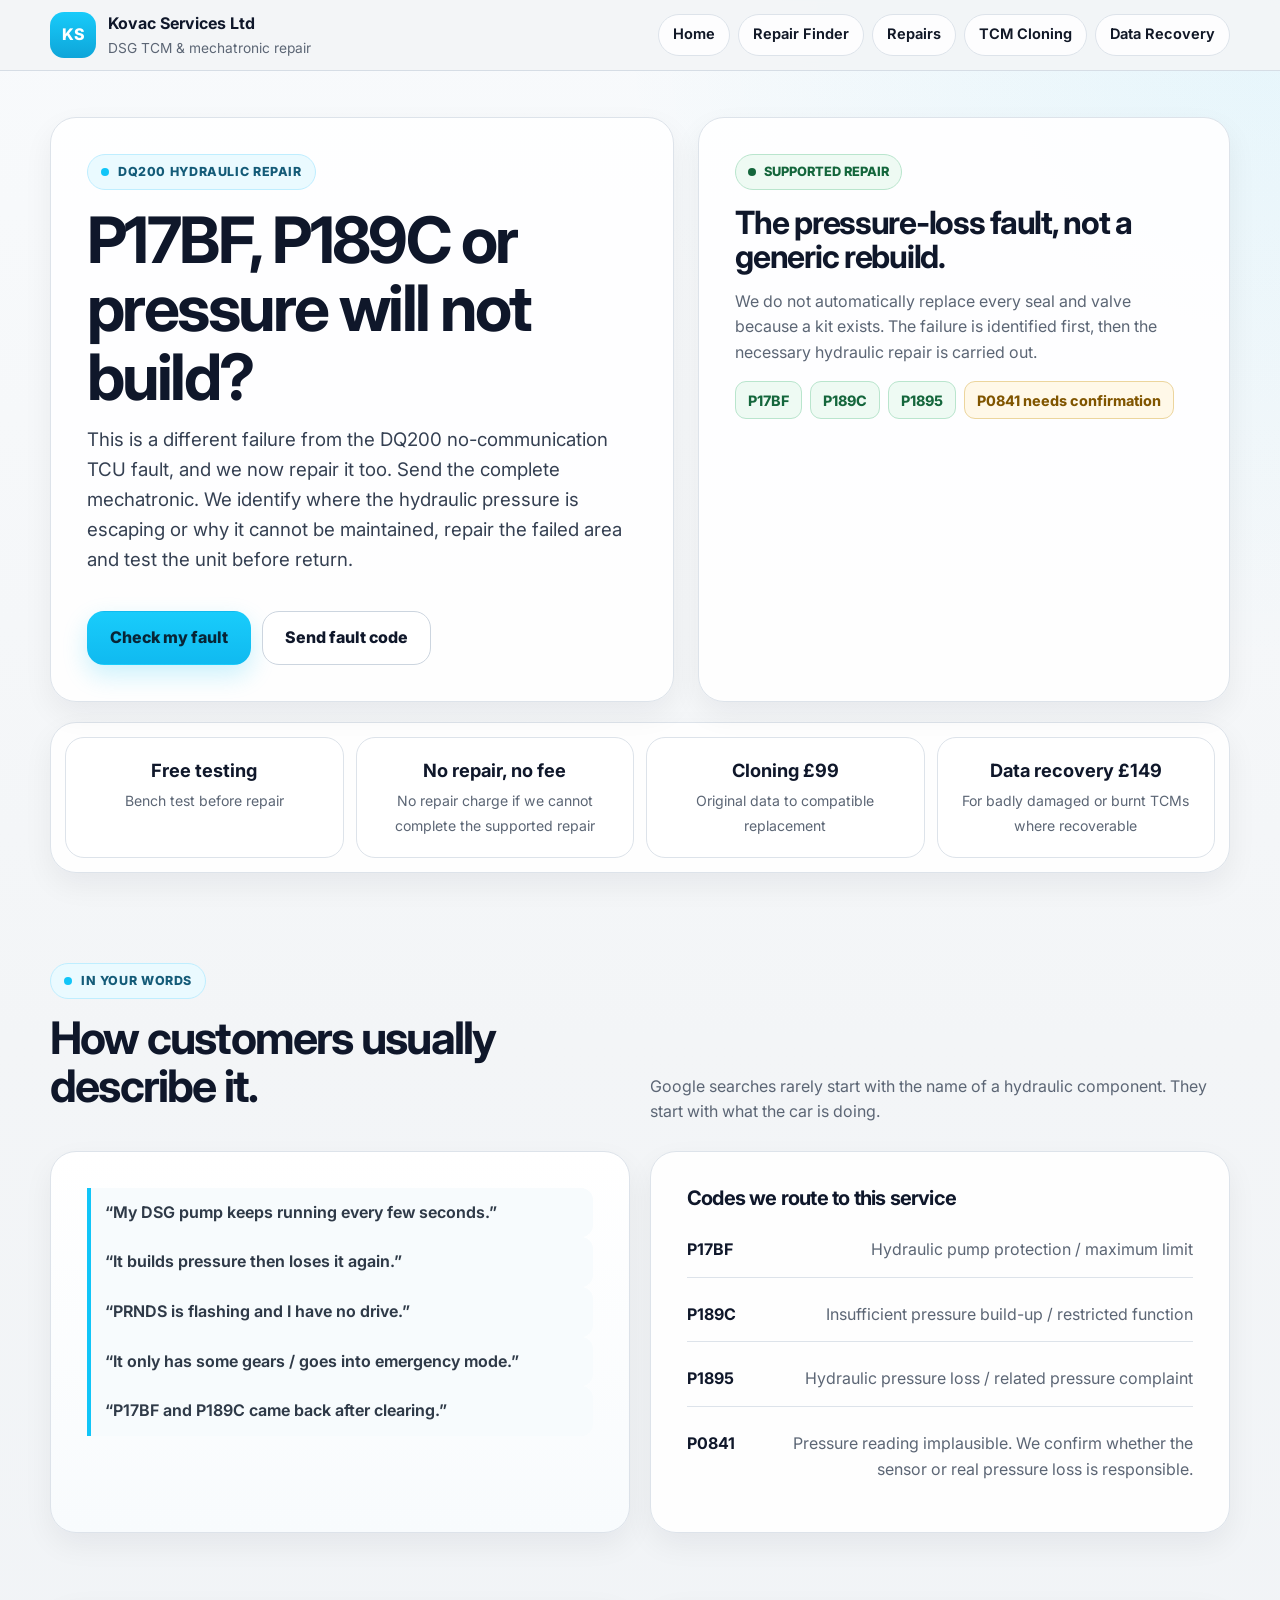
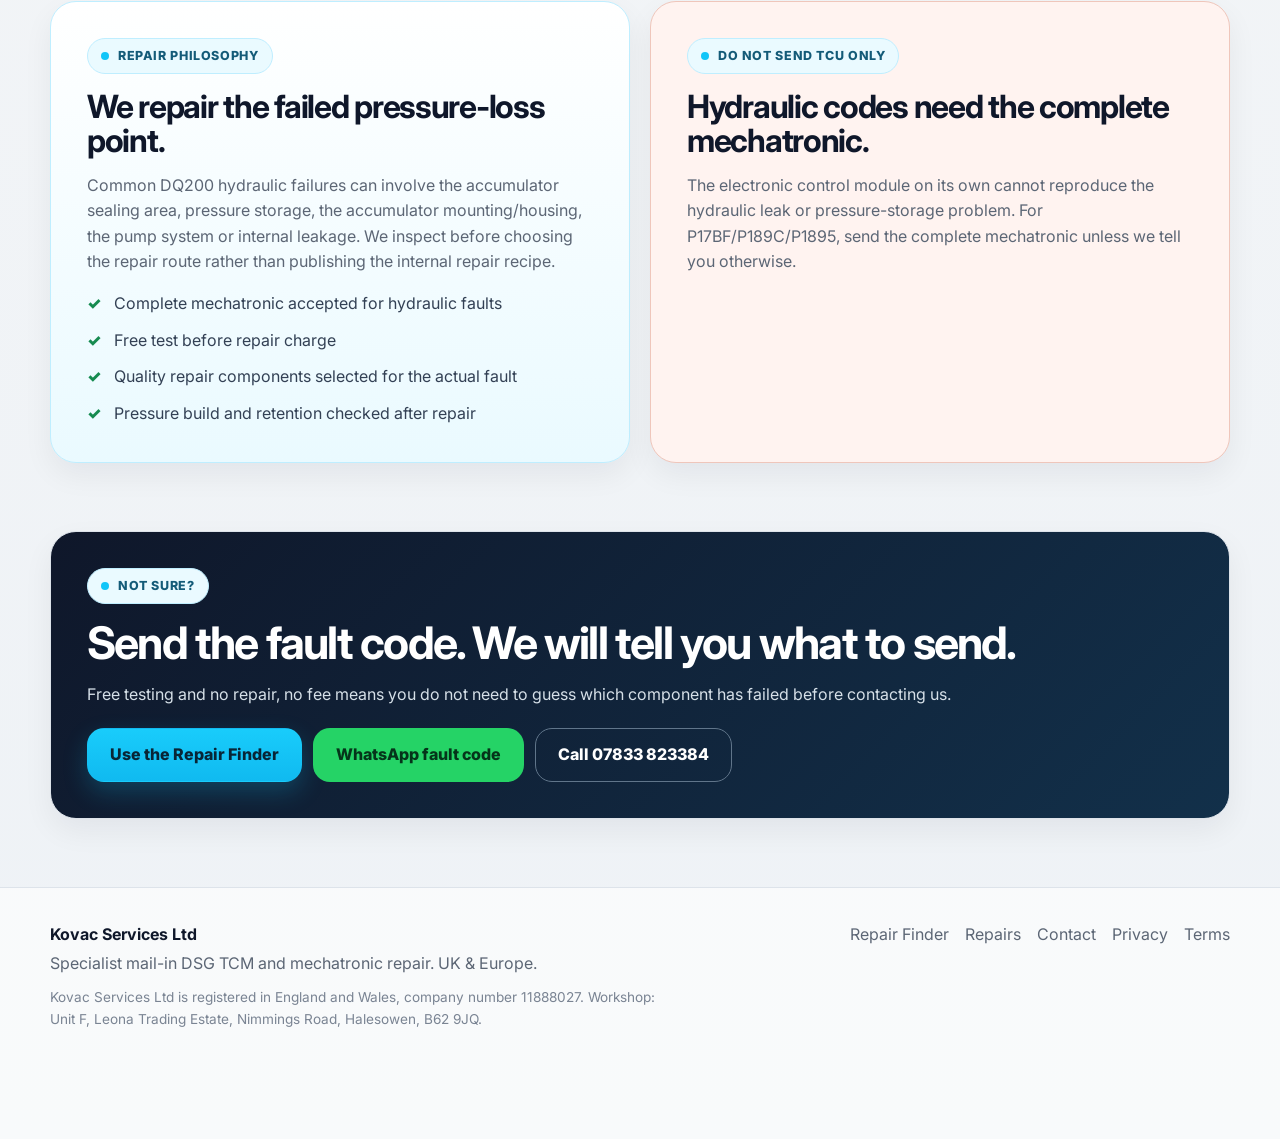
==== dq200-hydraulic-mechatronic-repair/index.html @ bc153245 "Add files via upload" ====
<!DOCTYPE html><html lang="en-GB"><head><meta charset="UTF-8"><meta name="viewport" content="width=device-width,initial-scale=1"><title>DQ200 Hydraulic Mechatronic Repair | P17BF P189C P1895 | UK</title><meta name="description" content="DQ200 0AM/0CW hydraulic mechatronic repair for P17BF, P189C, P1895 and pressure-loss faults. Free testing, no repair no fee. UK and Europe mail-in service."><link rel="canonical" href="https://tcmrepair.co.uk/dq200-hydraulic-mechatronic-repair/"><meta name="robots" content="index,follow,max-image-preview:large"><meta property="og:type" content="website"><meta property="og:site_name" content="Kovac Services Ltd"><meta property="og:url" content="https://tcmrepair.co.uk/dq200-hydraulic-mechatronic-repair/"><meta property="og:title" content="DQ200 Hydraulic Mechatronic Repair | P17BF P189C P1895 | UK"><meta property="og:description" content="DQ200 0AM/0CW hydraulic mechatronic repair for P17BF, P189C, P1895 and pressure-loss faults. Free testing, no repair no fee. UK and Europe mail-in service."><meta name="theme-color" content="#f4f5f7"><link rel="preconnect" href="https://fonts.googleapis.com"><link rel="preconnect" href="https://fonts.gstatic.com" crossorigin><link href="https://fonts.googleapis.com/css2?family=Inter:wght@400;600;700;800&display=swap" rel="stylesheet"><link rel="stylesheet" href="/assets/site.css"><script async src="https://www.googletagmanager.com/gtag/js?id=G-HNSNMJLBMX"></script><script>window.dataLayer=window.dataLayer||[];function gtag(){dataLayer.push(arguments)}gtag('js',new Date());gtag('config','G-HNSNMJLBMX');</script><script type="application/ld+json">{"@context": "https://schema.org", "@graph": [{"@type": "AutoRepair", "@id": "https://tcmrepair.co.uk/#business", "name": "Kovac Services Ltd", "alternateName": "TCM Repair", "url": "https://tcmrepair.co.uk/", "telephone": "+447833823384", "email": "info@kslimited.co.uk", "priceRange": "££", "address": {"@type": "PostalAddress", "streetAddress": "Unit F, Leona Trading Estate, Nimmings Road", "addressLocality": "Halesowen", "addressRegion": "West Midlands", "postalCode": "B62 9JQ", "addressCountry": "GB"}}, {"@type": "Service", "@id": "https://tcmrepair.co.uk/dq200-hydraulic-mechatronic-repair/#service", "name": "DQ200 hydraulic mechatronic pressure repair", "serviceType": "Transmission control module and mechatronic repair", "provider": {"@id": "https://tcmrepair.co.uk/#business"}, "areaServed": [{"@type": "Country", "name": "United Kingdom"}, {"@type": "Place", "name": "Europe"}], "description": "DQ200 0AM/0CW hydraulic mechatronic repair for P17BF, P189C, P1895 and pressure-loss faults. Free testing, no repair no fee. UK and Europe mail-in service.", "url": "https://tcmrepair.co.uk/dq200-hydraulic-mechatronic-repair/"}]}</script></head><body><div class="nav-shell"><div class="container nav"><a class="brand" href="/"><div class="brand-mark">KS</div><div class="brand-copy"><strong>Kovac Services Ltd</strong><span>DSG TCM &amp; mechatronic repair</span></div></a><nav class="nav-links" aria-label="Primary"><a class="" href="/">Home</a><a class="" href="/repair-finder/">Repair Finder</a><a class="" href="/repairs/">Repairs</a><a class="" href="/tcm-cloning/">TCM Cloning</a><a class="" href="/tcm-data-recovery/">Data Recovery</a></nav></div></div><main><section class="hero"><div class="container"><div class="hero-grid"><div class="hero-copy"><span class="eyebrow">DQ200 hydraulic repair</span><h1>P17BF, P189C or pressure will not build?</h1><p class="hero-lead">This is a different failure from the DQ200 no-communication TCU fault, and we now repair it too. Send the complete mechatronic. We identify where the hydraulic pressure is escaping or why it cannot be maintained, repair the failed area and test the unit before return.</p><div class="hero-actions"><a class="btn btn-primary" href="/repair-finder/">Check my fault</a><a class="btn btn-outline" href="/#contact">Send fault code</a></div></div><aside class="hero-side"><span class="status green"><span class="status-dot"></span>SUPPORTED REPAIR</span><h2 style="font-size:2rem;margin-top:16px">The pressure-loss fault, not a generic rebuild.</h2><p>We do not automatically replace every seal and valve because a kit exists. The failure is identified first, then the necessary hydraulic repair is carried out.</p><div class="tag-row"><span class="tag good">P17BF</span><span class="tag good">P189C</span><span class="tag good">P1895</span><span class="tag warn">P0841 needs confirmation</span></div></aside></div><div class="trust-strip"><div class="trust-tile"><strong>Free testing</strong><span>Bench test before repair</span></div><div class="trust-tile"><strong>No repair, no fee</strong><span>No repair charge if we cannot complete the supported repair</span></div><div class="trust-tile"><strong>Cloning £99</strong><span>Original data to compatible replacement</span></div><div class="trust-tile"><strong>Data recovery £149</strong><span>For badly damaged or burnt TCMs where recoverable</span></div></div></div></section><section class="section"><div class="container"><div class="section-head"><div><span class="eyebrow">In your words</span><h2>How customers usually describe it.</h2></div><p>Google searches rarely start with the name of a hydraulic component. They start with what the car is doing.</p></div><div class="grid-2"><article class="card in-words"><div class="quote-line">“My DSG pump keeps running every few seconds.”</div><div class="quote-line">“It builds pressure then loses it again.”</div><div class="quote-line">“PRNDS is flashing and I have no drive.”</div><div class="quote-line">“It only has some gears / goes into emergency mode.”</div><div class="quote-line">“P17BF and P189C came back after clearing.”</div></article><article class="card"><h3>Codes we route to this service</h3><div class="code-box"><div class="code-row"><strong>P17BF</strong><span>Hydraulic pump protection / maximum limit</span></div><div class="code-row"><strong>P189C</strong><span>Insufficient pressure build-up / restricted function</span></div><div class="code-row"><strong>P1895</strong><span>Hydraulic pressure loss / related pressure complaint</span></div><div class="code-row"><strong>P0841</strong><span>Pressure reading implausible. We confirm whether the sensor or real pressure loss is responsible.</span></div></div></article></div></div></section><section class="section" style="padding-top:0"><div class="container"><div class="grid-2"><article class="card quality-card"><span class="eyebrow">Repair philosophy</span><h2 style="font-size:2rem">We repair the failed pressure-loss point.</h2><p>Common DQ200 hydraulic failures can involve the accumulator sealing area, pressure storage, the accumulator mounting/housing, the pump system or internal leakage. We inspect before choosing the repair route rather than publishing the internal repair recipe.</p><ul class="clean-list"><li>Complete mechatronic accepted for hydraulic faults</li><li>Free test before repair charge</li><li>Quality repair components selected for the actual fault</li><li>Pressure build and retention checked after repair</li></ul></article><article class="card warning-card"><span class="eyebrow">Do not send TCU only</span><h2 style="font-size:2rem">Hydraulic codes need the complete mechatronic.</h2><p>The electronic control module on its own cannot reproduce the hydraulic leak or pressure-storage problem. For P17BF/P189C/P1895, send the complete mechatronic unless we tell you otherwise.</p></article></div></div></section></main><section class="section" style="padding-top:0"><div class="container"><div class="cta-band"><span class="eyebrow">Not sure?</span><h2>Send the fault code. We will tell you what to send.</h2><p>Free testing and no repair, no fee means you do not need to guess which component has failed before contacting us.</p><div class="button-row"><a class="btn btn-primary" href="/repair-finder/">Use the Repair Finder</a><a class="btn btn-whatsapp" target="_blank" rel="noopener" href="https://wa.me/447833823384?text=Hi%20Kovac%2C%20I%20have%20a%20DSG%20fault%20and%20want%20to%20confirm%20what%20to%20send.">WhatsApp fault code</a><a class="btn btn-outline" href="tel:+447833823384">Call 07833 823384</a></div></div></div></section><footer class="footer"><div class="container"><div class="footer-grid"><div><strong style="display:block;color:var(--navy)">Kovac Services Ltd</strong><p style="margin:4px 0 0">Specialist mail-in DSG TCM and mechatronic repair. UK &amp; Europe.</p><p class="legal">Kovac Services Ltd is registered in England and Wales, company number 11888027. Workshop: Unit F, Leona Trading Estate, Nimmings Road, Halesowen, B62 9JQ.</p></div><div class="footer-links"><a href="/repair-finder/">Repair Finder</a><a href="/repairs/">Repairs</a><a href="/#contact">Contact</a><a href="/privacy.html">Privacy</a><a href="/terms.html">Terms</a></div></div></div></footer><div class="mobile-bar"><a class="btn btn-dark" href="tel:+447833823384">Call</a><a class="btn btn-whatsapp" target="_blank" rel="noopener" href="https://wa.me/447833823384">WhatsApp</a><a class="btn btn-primary" href="/repair-finder/">Find repair</a></div></body></html>
---- assets/site.css ----
:root{
  --bg:#f3f5f7; --bg-soft:#eef2f5; --card:#fff; --line:#dde3ea; --line-strong:#ccd5df;
  --text:#111827; --muted:#5c6675; --muted-2:#7a8493; --navy:#0f172a;
  --brand:#11c5f8; --brand-dark:#0b5a80; --brand-soft:#eafaff;
  --success:#168b50; --success-soft:#eefaf3; --success-line:#b9e5cd;
  --amber:#9a6400; --amber-soft:#fff8e8; --amber-line:#ecd59d;
  --danger:#9b3a2d; --danger-soft:#fff3f0; --danger-line:#efc6bb;
  --shadow:0 12px 30px rgba(15,23,42,.06); --shadow-soft:0 8px 18px rgba(15,23,42,.05);
  --radius:26px; --max:1180px;
}
*{box-sizing:border-box}
html{scroll-behavior:smooth}
body{margin:0;font-family:Inter,system-ui,-apple-system,BlinkMacSystemFont,"Segoe UI",sans-serif;color:var(--text);line-height:1.6;background:radial-gradient(circle at top right,rgba(17,197,248,.08),transparent 22%),linear-gradient(180deg,#f8fafc 0%,#f3f5f7 38%,#eef2f6 100%)}
a{color:inherit;text-decoration:none} img{display:block;max-width:100%} button,select,input,textarea{font:inherit}
.container{width:min(calc(100% - 32px),var(--max));margin:0 auto}.section{padding:68px 0}.small{font-size:.93rem;color:var(--muted-2)}
h1,h2,h3{margin:0 0 14px;line-height:1.07;letter-spacing:-.04em;color:var(--navy)} h1{font-size:clamp(2.35rem,5vw,4.25rem)} h2{font-size:clamp(1.85rem,3.5vw,2.9rem)} h3{font-size:1.25rem} p{margin:0 0 16px;color:var(--muted)}
.nav-shell{position:sticky;top:0;z-index:50;padding:11px 0;background:rgba(243,245,247,.93);backdrop-filter:blur(12px);border-bottom:1px solid rgba(207,215,224,.8)}
.nav{display:flex;align-items:center;gap:18px}.brand{display:flex;align-items:center;gap:12px;min-width:0}.brand-mark{width:46px;height:46px;border-radius:14px;display:grid;place-items:center;background:linear-gradient(180deg,#18cbfa,#0ea5d9);color:#fff;font-weight:800}.brand-copy strong{display:block;color:var(--navy);font-size:1rem}.brand-copy span{display:block;color:var(--muted);font-size:.86rem}.nav-links{margin-left:auto;display:flex;align-items:center;gap:8px;flex-wrap:wrap}.nav-links a{min-height:42px;padding:0 14px;border-radius:999px;display:inline-flex;align-items:center;border:1px solid var(--line);background:rgba(255,255,255,.8);font-weight:650;font-size:.91rem}.nav-links a:hover,.nav-links a.is-active{background:var(--navy);color:#fff;border-color:var(--navy)}
.hero{padding:46px 0 22px}.hero-grid{display:grid;grid-template-columns:minmax(0,1.08fr) minmax(340px,.92fr);gap:24px}.hero-copy,.hero-side,.card,.result-card,.finder-shell,.trust-strip,.service-card,.cta-band{background:rgba(255,255,255,.92);border:1px solid var(--line);border-radius:var(--radius);box-shadow:var(--shadow)}.hero-copy,.hero-side,.card,.service-card,.cta-band{padding:clamp(24px,3vw,36px)}.hero-copy{display:flex;flex-direction:column;justify-content:center}.eyebrow{display:inline-flex;align-items:center;gap:9px;width:max-content;padding:7px 13px;border-radius:999px;border:1px solid #bfeeff;background:var(--brand-soft);color:#145b78;font-weight:800;font-size:.78rem;letter-spacing:.05em;text-transform:uppercase;margin-bottom:16px}.eyebrow::before{content:"";width:8px;height:8px;border-radius:50%;background:var(--brand)}.hero-lead{font-size:clamp(1.03rem,2vw,1.17rem);color:#354052;max-width:62ch}.hero-actions,.button-row{display:flex;flex-wrap:wrap;gap:11px;margin-top:20px}.btn{display:inline-flex;align-items:center;justify-content:center;min-height:54px;padding:0 22px;border-radius:17px;border:1px solid transparent;font-weight:800;cursor:pointer}.btn-primary{background:linear-gradient(180deg,#19ccfb,#10baf0);color:#082536;box-shadow:0 10px 24px rgba(17,197,248,.22)}.btn-dark{background:var(--navy);color:#fff}.btn-outline{background:#fff;border-color:var(--line-strong);color:var(--navy)}.btn-whatsapp{background:#25d366;color:#05341a}.btn:disabled{opacity:.45;cursor:not-allowed}
.trust-strip{display:grid;grid-template-columns:repeat(4,minmax(0,1fr));gap:12px;padding:14px;margin-top:20px}.trust-tile{padding:18px 14px;background:#fff;border:1px solid var(--line);border-radius:19px;text-align:center}.trust-tile strong{display:block;color:var(--navy);font-size:1.14rem;margin-bottom:3px}.trust-tile span{font-size:.88rem;color:var(--muted)}
.section-head{display:flex;justify-content:space-between;align-items:end;gap:28px;margin-bottom:26px}.section-head>p{max-width:58ch;margin:0}.grid-2,.grid-3{display:grid;gap:20px}.grid-2{grid-template-columns:repeat(2,minmax(0,1fr))}.grid-3{grid-template-columns:repeat(3,minmax(0,1fr))}
.clean-list{list-style:none;padding:0;margin:0;display:grid;gap:11px}.clean-list li{position:relative;padding-left:27px;color:#334155}.clean-list li::before{content:"✓";position:absolute;left:0;color:var(--success);font-weight:900}.tag-row{display:flex;flex-wrap:wrap;gap:8px}.tag{display:inline-flex;min-height:38px;align-items:center;padding:0 12px;border-radius:11px;background:#fff;border:1px solid var(--line-strong);color:var(--navy);font-weight:750;font-size:.9rem}.tag.good{background:var(--success-soft);border-color:var(--success-line);color:#14663c}.tag.warn{background:var(--amber-soft);border-color:var(--amber-line);color:#805500}
.status{display:inline-flex;align-items:center;gap:8px;padding:7px 12px;border-radius:999px;font-weight:800;font-size:.8rem}.status.green{background:var(--success-soft);border:1px solid var(--success-line);color:#14663c}.status.amber{background:var(--amber-soft);border:1px solid var(--amber-line);color:#7d5200}.status.red{background:var(--danger-soft);border:1px solid var(--danger-line);color:#7a3329}.status-dot{width:8px;height:8px;border-radius:50%;background:currentColor}
.service-card{display:flex;flex-direction:column;gap:10px}.service-card .button-row{margin-top:auto;padding-top:8px}.service-card p{margin:0}.service-meta{display:flex;gap:8px;flex-wrap:wrap;margin-bottom:4px}
.in-words{background:linear-gradient(180deg,#fff,#f8fbfd)}.quote-line{padding:12px 14px;border-left:4px solid var(--brand);background:#f7fbfd;border-radius:0 12px 12px 0;color:#2f3a48;font-weight:650}
.quality-card{background:linear-gradient(180deg,#fff,var(--brand-soft));border-color:#bfeeff}.warning-card{background:var(--danger-soft);border-color:var(--danger-line)}.amber-card{background:var(--amber-soft);border-color:var(--amber-line)}
.finder-shell{padding:clamp(22px,3vw,34px)}.finder-progress{display:grid;grid-template-columns:repeat(3,1fr);gap:8px;margin-bottom:26px}.progress-step{height:7px;border-radius:999px;background:#dfe6ed}.progress-step.active{background:var(--brand)}.finder-step{display:none}.finder-step.active{display:block}.choice-grid{display:grid;grid-template-columns:repeat(3,minmax(0,1fr));gap:12px}.choice{min-height:76px;padding:14px 15px;border:1px solid var(--line-strong);border-radius:18px;background:#fff;text-align:left;color:var(--navy);font-weight:800;cursor:pointer;box-shadow:var(--shadow-soft)}.choice span{display:block;color:var(--muted);font-weight:500;font-size:.86rem;margin-top:4px}.choice:hover,.choice.selected{border-color:#8fdcf4;background:var(--brand-soft)}.finder-nav{display:flex;justify-content:space-between;gap:12px;margin-top:24px}.result-card{padding:clamp(24px,4vw,40px);display:none}.result-card.visible{display:block}.result-card.green{border-color:var(--success-line);background:linear-gradient(180deg,#fff,var(--success-soft))}.result-card.amber{border-color:var(--amber-line);background:linear-gradient(180deg,#fff,var(--amber-soft))}.result-card.red{border-color:var(--danger-line);background:linear-gradient(180deg,#fff,var(--danger-soft))}.result-icon{width:62px;height:62px;border-radius:50%;display:grid;place-items:center;font-size:2rem;font-weight:900;margin-bottom:16px;background:#fff;border:1px solid currentColor}.result-card.green .result-icon{color:var(--success)}.result-card.amber .result-icon{color:var(--amber)}.result-card.red .result-icon{color:var(--danger)}.result-title{font-size:clamp(1.8rem,3vw,2.55rem)}
.finder-note{margin-top:18px;padding:15px 17px;border-radius:17px;background:#f8fafc;border:1px solid var(--line);font-size:.92rem;color:var(--muted)}
.code-box{display:grid;gap:10px}.code-row{display:flex;justify-content:space-between;gap:18px;padding:14px 0;border-bottom:1px solid var(--line)}.code-row:last-child{border-bottom:0}.code-row strong{color:var(--navy)}.code-row span{color:var(--muted);text-align:right}
.cta-band{background:linear-gradient(135deg,#0f172a,#12304a);color:#fff}.cta-band h2,.cta-band h3{color:#fff}.cta-band p{color:#d6e0e8}.cta-band .btn-outline{background:transparent;color:#fff;border-color:#60758a}
.footer{padding:34px 0 92px;border-top:1px solid var(--line);background:rgba(255,255,255,.62)}.footer-grid{display:grid;grid-template-columns:1fr auto;gap:20px}.footer-links{display:flex;gap:16px;flex-wrap:wrap;color:var(--muted)}.legal{font-size:.85rem;color:var(--muted-2);max-width:70ch;margin-top:10px}
.mobile-bar{position:fixed;left:12px;right:12px;bottom:12px;z-index:60;display:none;grid-template-columns:repeat(3,1fr);gap:8px;padding:9px;border-radius:20px;background:rgba(255,255,255,.95);border:1px solid var(--line);box-shadow:var(--shadow);backdrop-filter:blur(10px)}.mobile-bar .btn{min-height:48px;padding:0 8px;border-radius:15px;font-size:.87rem}
@media(max-width:900px){.hero-grid,.grid-3,.choice-grid{grid-template-columns:1fr 1fr}.trust-strip{grid-template-columns:1fr 1fr}.nav{align-items:flex-start;flex-direction:column}.nav-links{margin-left:0}}
@media(max-width:680px){.section{padding:52px 0}.hero{padding-top:24px}.hero-grid,.grid-2,.grid-3,.choice-grid,.trust-strip,.footer-grid{grid-template-columns:1fr}.section-head{align-items:flex-start;flex-direction:column}.nav-links a:nth-child(n+4){display:none}.mobile-bar{display:grid}.footer{padding-bottom:100px}.code-row{display:block}.code-row span{display:block;text-align:left;margin-top:3px}}
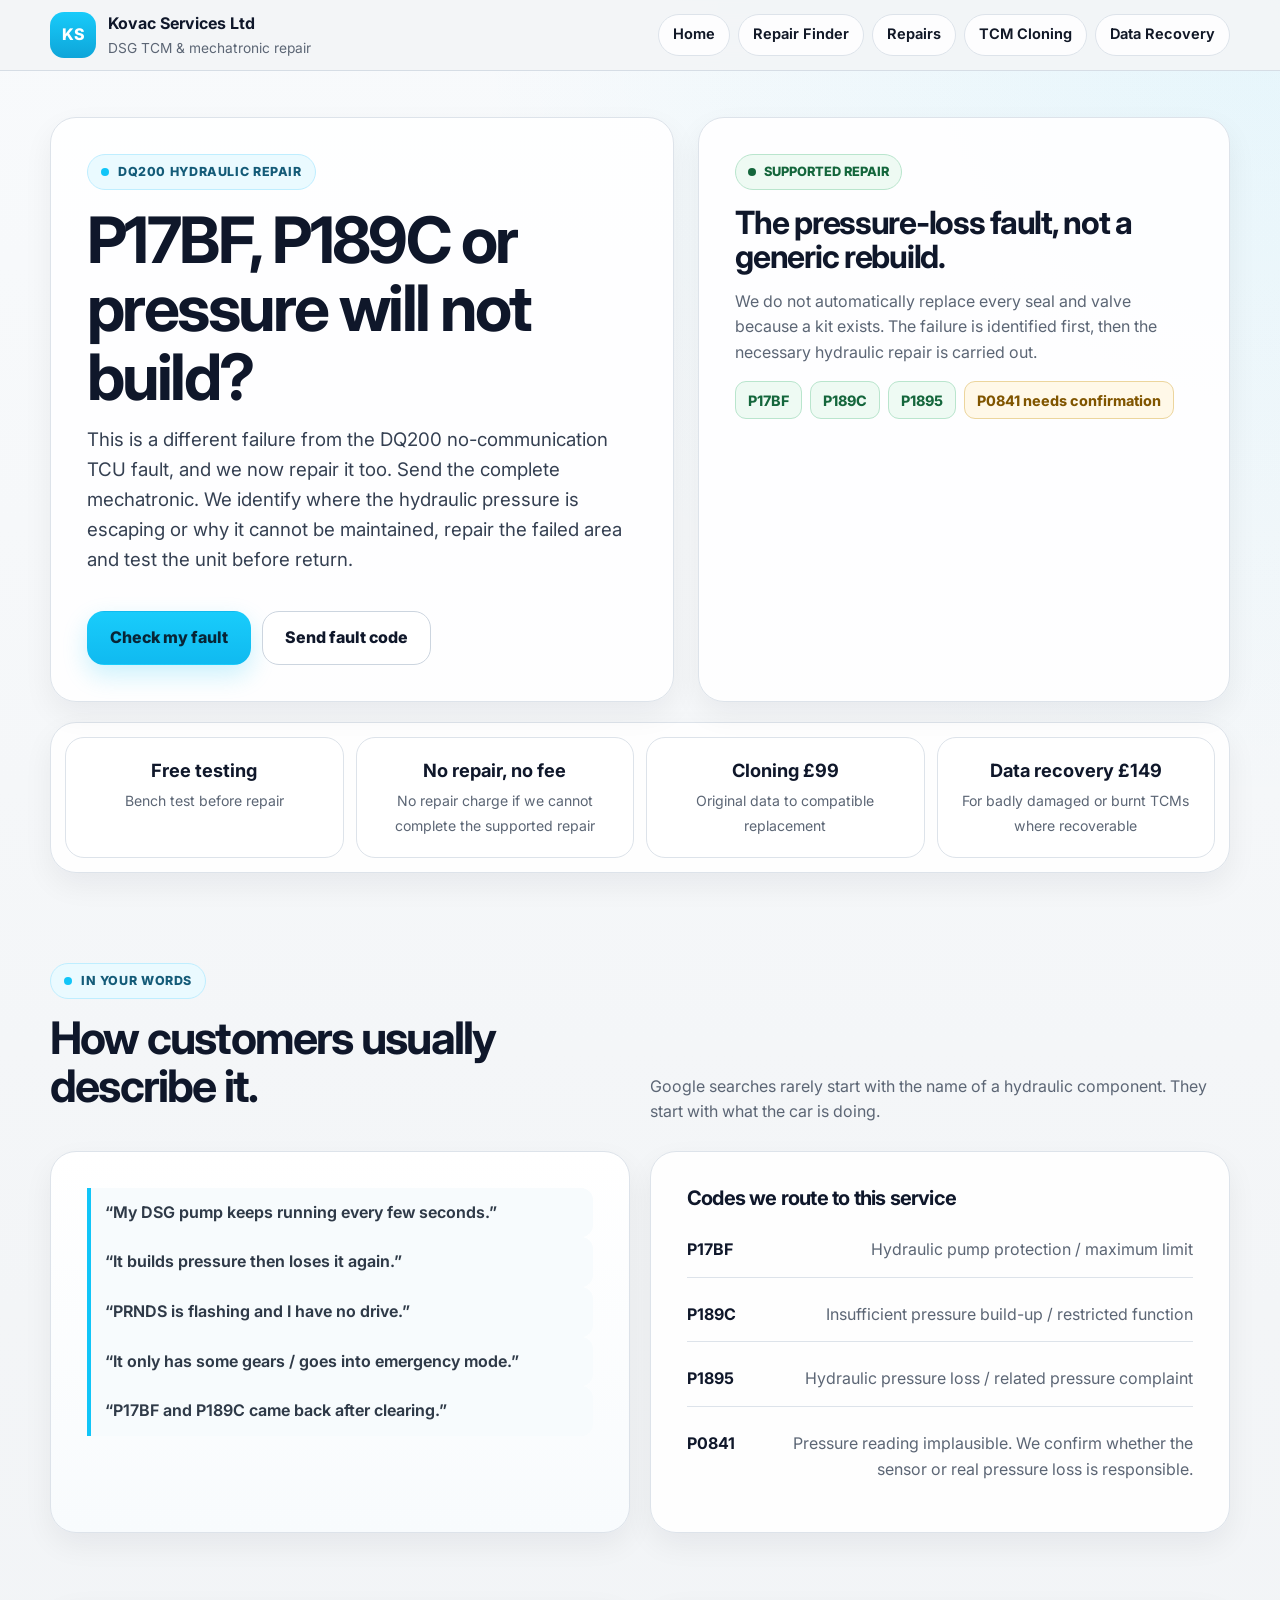
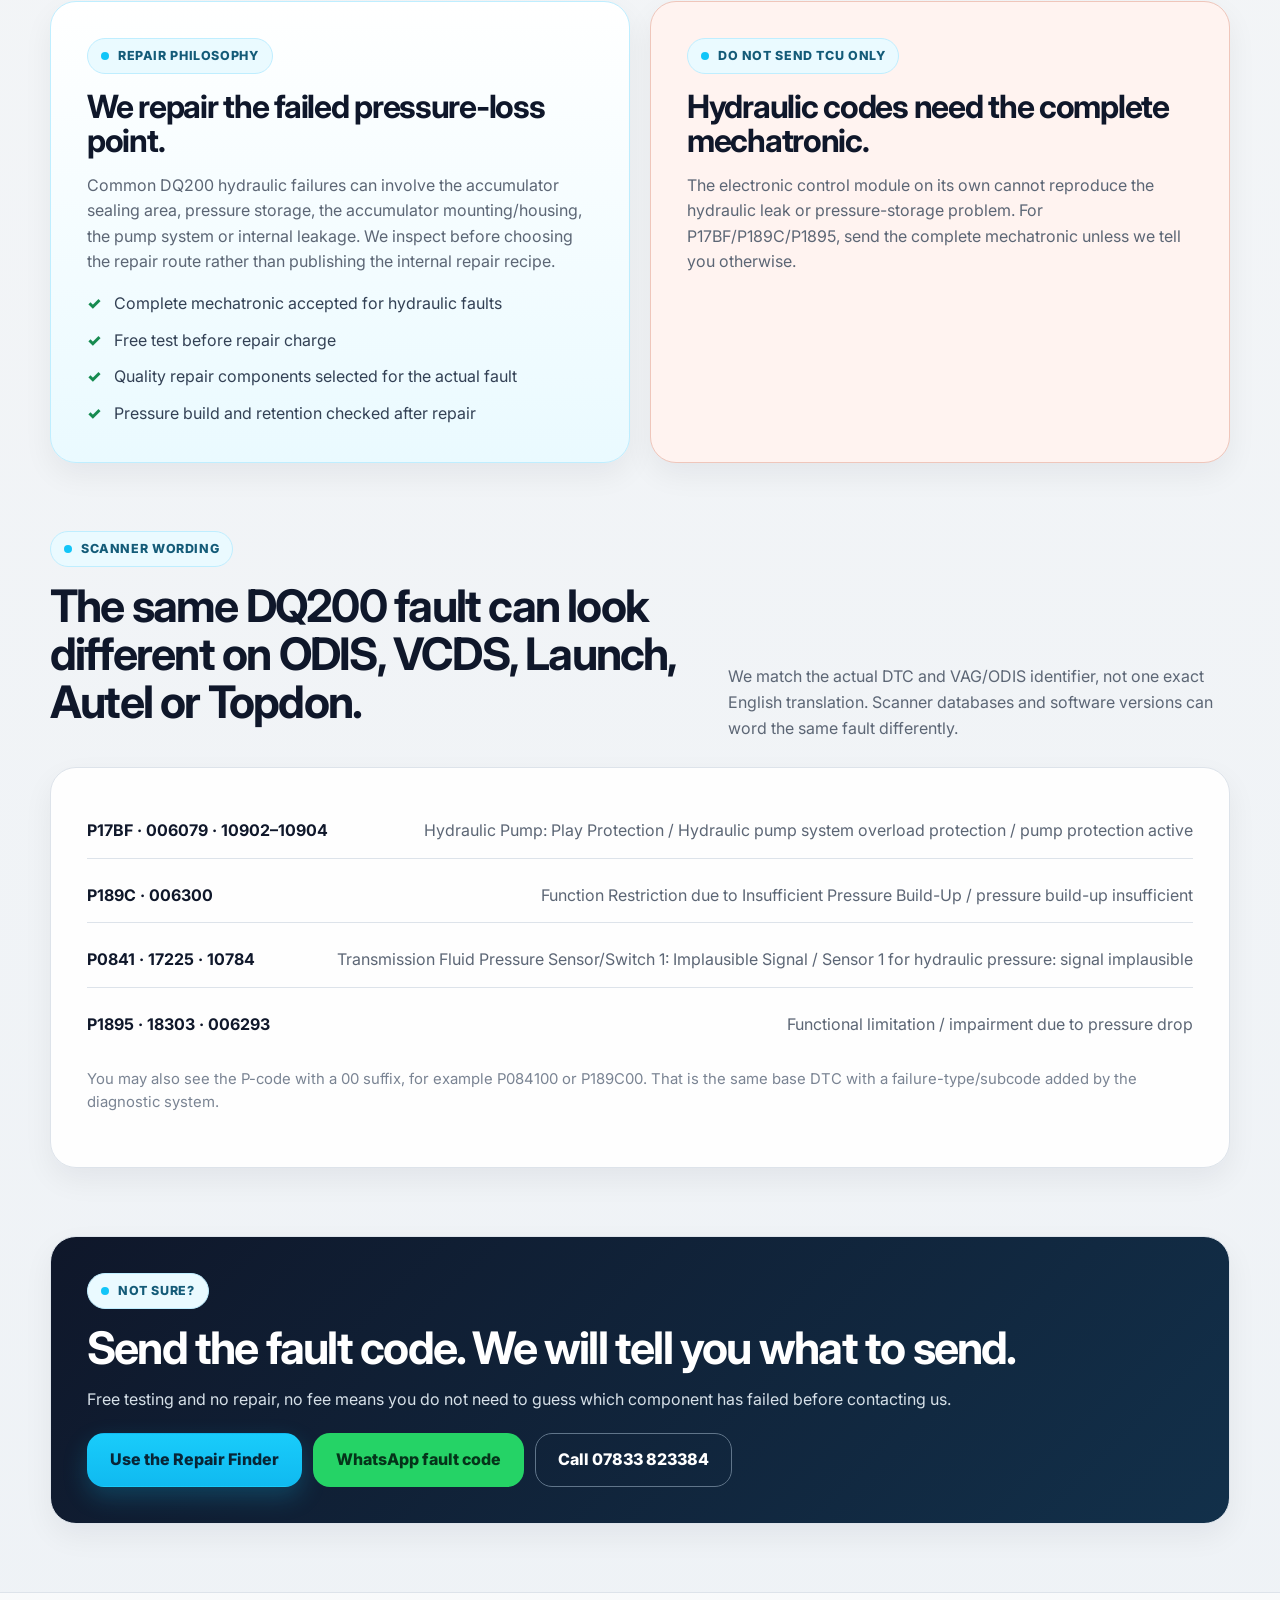
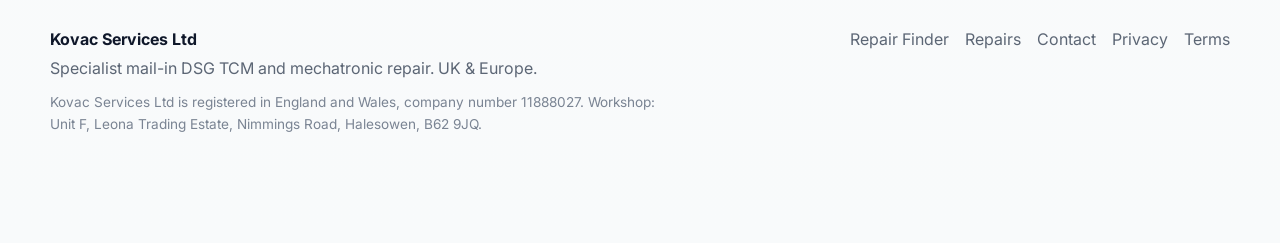
==== commit cf4a3937: "Add files via upload" ====
--- a/dq200-hydraulic-mechatronic-repair/index.html
+++ b/dq200-hydraulic-mechatronic-repair/index.html
@@ -1 +1 @@
-<!DOCTYPE html><html lang="en-GB"><head><meta charset="UTF-8"><meta name="viewport" content="width=device-width,initial-scale=1"><title>DQ200 Hydraulic Mechatronic Repair | P17BF P189C P1895 | UK</title><meta name="description" content="DQ200 0AM/0CW hydraulic mechatronic repair for P17BF, P189C, P1895 and pressure-loss faults. Free testing, no repair no fee. UK and Europe mail-in service."><link rel="canonical" href="https://tcmrepair.co.uk/dq200-hydraulic-mechatronic-repair/"><meta name="robots" content="index,follow,max-image-preview:large"><meta property="og:type" content="website"><meta property="og:site_name" content="Kovac Services Ltd"><meta property="og:url" content="https://tcmrepair.co.uk/dq200-hydraulic-mechatronic-repair/"><meta property="og:title" content="DQ200 Hydraulic Mechatronic Repair | P17BF P189C P1895 | UK"><meta property="og:description" content="DQ200 0AM/0CW hydraulic mechatronic repair for P17BF, P189C, P1895 and pressure-loss faults. Free testing, no repair no fee. UK and Europe mail-in service."><meta name="theme-color" content="#f4f5f7"><link rel="preconnect" href="https://fonts.googleapis.com"><link rel="preconnect" href="https://fonts.gstatic.com" crossorigin><link href="https://fonts.googleapis.com/css2?family=Inter:wght@400;600;700;800&display=swap" rel="stylesheet"><link rel="stylesheet" href="/assets/site.css"><script async src="https://www.googletagmanager.com/gtag/js?id=G-HNSNMJLBMX"></script><script>window.dataLayer=window.dataLayer||[];function gtag(){dataLayer.push(arguments)}gtag('js',new Date());gtag('config','G-HNSNMJLBMX');</script><script type="application/ld+json">{"@context": "https://schema.org", "@graph": [{"@type": "AutoRepair", "@id": "https://tcmrepair.co.uk/#business", "name": "Kovac Services Ltd", "alternateName": "TCM Repair", "url": "https://tcmrepair.co.uk/", "telephone": "+447833823384", "email": "info@kslimited.co.uk", "priceRange": "££", "address": {"@type": "PostalAddress", "streetAddress": "Unit F, Leona Trading Estate, Nimmings Road", "addressLocality": "Halesowen", "addressRegion": "West Midlands", "postalCode": "B62 9JQ", "addressCountry": "GB"}}, {"@type": "Service", "@id": "https://tcmrepair.co.uk/dq200-hydraulic-mechatronic-repair/#service", "name": "DQ200 hydraulic mechatronic pressure repair", "serviceType": "Transmission control module and mechatronic repair", "provider": {"@id": "https://tcmrepair.co.uk/#business"}, "areaServed": [{"@type": "Country", "name": "United Kingdom"}, {"@type": "Place", "name": "Europe"}], "description": "DQ200 0AM/0CW hydraulic mechatronic repair for P17BF, P189C, P1895 and pressure-loss faults. Free testing, no repair no fee. UK and Europe mail-in service.", "url": "https://tcmrepair.co.uk/dq200-hydraulic-mechatronic-repair/"}]}</script></head><body><div class="nav-shell"><div class="container nav"><a class="brand" href="/"><div class="brand-mark">KS</div><div class="brand-copy"><strong>Kovac Services Ltd</strong><span>DSG TCM &amp; mechatronic repair</span></div></a><nav class="nav-links" aria-label="Primary"><a class="" href="/">Home</a><a class="" href="/repair-finder/">Repair Finder</a><a class="" href="/repairs/">Repairs</a><a class="" href="/tcm-cloning/">TCM Cloning</a><a class="" href="/tcm-data-recovery/">Data Recovery</a></nav></div></div><main><section class="hero"><div class="container"><div class="hero-grid"><div class="hero-copy"><span class="eyebrow">DQ200 hydraulic repair</span><h1>P17BF, P189C or pressure will not build?</h1><p class="hero-lead">This is a different failure from the DQ200 no-communication TCU fault, and we now repair it too. Send the complete mechatronic. We identify where the hydraulic pressure is escaping or why it cannot be maintained, repair the failed area and test the unit before return.</p><div class="hero-actions"><a class="btn btn-primary" href="/repair-finder/">Check my fault</a><a class="btn btn-outline" href="/#contact">Send fault code</a></div></div><aside class="hero-side"><span class="status green"><span class="status-dot"></span>SUPPORTED REPAIR</span><h2 style="font-size:2rem;margin-top:16px">The pressure-loss fault, not a generic rebuild.</h2><p>We do not automatically replace every seal and valve because a kit exists. The failure is identified first, then the necessary hydraulic repair is carried out.</p><div class="tag-row"><span class="tag good">P17BF</span><span class="tag good">P189C</span><span class="tag good">P1895</span><span class="tag warn">P0841 needs confirmation</span></div></aside></div><div class="trust-strip"><div class="trust-tile"><strong>Free testing</strong><span>Bench test before repair</span></div><div class="trust-tile"><strong>No repair, no fee</strong><span>No repair charge if we cannot complete the supported repair</span></div><div class="trust-tile"><strong>Cloning £99</strong><span>Original data to compatible replacement</span></div><div class="trust-tile"><strong>Data recovery £149</strong><span>For badly damaged or burnt TCMs where recoverable</span></div></div></div></section><section class="section"><div class="container"><div class="section-head"><div><span class="eyebrow">In your words</span><h2>How customers usually describe it.</h2></div><p>Google searches rarely start with the name of a hydraulic component. They start with what the car is doing.</p></div><div class="grid-2"><article class="card in-words"><div class="quote-line">“My DSG pump keeps running every few seconds.”</div><div class="quote-line">“It builds pressure then loses it again.”</div><div class="quote-line">“PRNDS is flashing and I have no drive.”</div><div class="quote-line">“It only has some gears / goes into emergency mode.”</div><div class="quote-line">“P17BF and P189C came back after clearing.”</div></article><article class="card"><h3>Codes we route to this service</h3><div class="code-box"><div class="code-row"><strong>P17BF</strong><span>Hydraulic pump protection / maximum limit</span></div><div class="code-row"><strong>P189C</strong><span>Insufficient pressure build-up / restricted function</span></div><div class="code-row"><strong>P1895</strong><span>Hydraulic pressure loss / related pressure complaint</span></div><div class="code-row"><strong>P0841</strong><span>Pressure reading implausible. We confirm whether the sensor or real pressure loss is responsible.</span></div></div></article></div></div></section><section class="section" style="padding-top:0"><div class="container"><div class="grid-2"><article class="card quality-card"><span class="eyebrow">Repair philosophy</span><h2 style="font-size:2rem">We repair the failed pressure-loss point.</h2><p>Common DQ200 hydraulic failures can involve the accumulator sealing area, pressure storage, the accumulator mounting/housing, the pump system or internal leakage. We inspect before choosing the repair route rather than publishing the internal repair recipe.</p><ul class="clean-list"><li>Complete mechatronic accepted for hydraulic faults</li><li>Free test before repair charge</li><li>Quality repair components selected for the actual fault</li><li>Pressure build and retention checked after repair</li></ul></article><article class="card warning-card"><span class="eyebrow">Do not send TCU only</span><h2 style="font-size:2rem">Hydraulic codes need the complete mechatronic.</h2><p>The electronic control module on its own cannot reproduce the hydraulic leak or pressure-storage problem. For P17BF/P189C/P1895, send the complete mechatronic unless we tell you otherwise.</p></article></div></div></section></main><section class="section" style="padding-top:0"><div class="container"><div class="cta-band"><span class="eyebrow">Not sure?</span><h2>Send the fault code. We will tell you what to send.</h2><p>Free testing and no repair, no fee means you do not need to guess which component has failed before contacting us.</p><div class="button-row"><a class="btn btn-primary" href="/repair-finder/">Use the Repair Finder</a><a class="btn btn-whatsapp" target="_blank" rel="noopener" href="https://wa.me/447833823384?text=Hi%20Kovac%2C%20I%20have%20a%20DSG%20fault%20and%20want%20to%20confirm%20what%20to%20send.">WhatsApp fault code</a><a class="btn btn-outline" href="tel:+447833823384">Call 07833 823384</a></div></div></div></section><footer class="footer"><div class="container"><div class="footer-grid"><div><strong style="display:block;color:var(--navy)">Kovac Services Ltd</strong><p style="margin:4px 0 0">Specialist mail-in DSG TCM and mechatronic repair. UK &amp; Europe.</p><p class="legal">Kovac Services Ltd is registered in England and Wales, company number 11888027. Workshop: Unit F, Leona Trading Estate, Nimmings Road, Halesowen, B62 9JQ.</p></div><div class="footer-links"><a href="/repair-finder/">Repair Finder</a><a href="/repairs/">Repairs</a><a href="/#contact">Contact</a><a href="/privacy.html">Privacy</a><a href="/terms.html">Terms</a></div></div></div></footer><div class="mobile-bar"><a class="btn btn-dark" href="tel:+447833823384">Call</a><a class="btn btn-whatsapp" target="_blank" rel="noopener" href="https://wa.me/447833823384">WhatsApp</a><a class="btn btn-primary" href="/repair-finder/">Find repair</a></div></body></html>+<!DOCTYPE html><html lang="en-GB"><head><meta charset="UTF-8"><meta name="viewport" content="width=device-width,initial-scale=1"><title>DQ200 Hydraulic Mechatronic Repair | P17BF P189C P1895 | UK</title><meta name="description" content="DQ200 0AM/0CW hydraulic mechatronic repair for P17BF, P189C, P1895 and pressure-loss faults. Free testing, no repair no fee. UK and Europe mail-in service."><link rel="canonical" href="https://tcmrepair.co.uk/dq200-hydraulic-mechatronic-repair/"><meta name="robots" content="index,follow,max-image-preview:large"><meta property="og:type" content="website"><meta property="og:site_name" content="Kovac Services Ltd"><meta property="og:url" content="https://tcmrepair.co.uk/dq200-hydraulic-mechatronic-repair/"><meta property="og:title" content="DQ200 Hydraulic Mechatronic Repair | P17BF P189C P1895 | UK"><meta property="og:description" content="DQ200 0AM/0CW hydraulic mechatronic repair for P17BF, P189C, P1895 and pressure-loss faults. Free testing, no repair no fee. UK and Europe mail-in service."><meta name="theme-color" content="#f4f5f7"><link rel="preconnect" href="https://fonts.googleapis.com"><link rel="preconnect" href="https://fonts.gstatic.com" crossorigin><link href="https://fonts.googleapis.com/css2?family=Inter:wght@400;600;700;800&display=swap" rel="stylesheet"><link rel="stylesheet" href="/assets/site.css"><script async src="https://www.googletagmanager.com/gtag/js?id=G-HNSNMJLBMX"></script><script>window.dataLayer=window.dataLayer||[];function gtag(){dataLayer.push(arguments)}gtag('js',new Date());gtag('config','G-HNSNMJLBMX');</script><script type="application/ld+json">{"@context": "https://schema.org", "@graph": [{"@type": "AutoRepair", "@id": "https://tcmrepair.co.uk/#business", "name": "Kovac Services Ltd", "alternateName": "TCM Repair", "url": "https://tcmrepair.co.uk/", "telephone": "+447833823384", "email": "info@kslimited.co.uk", "priceRange": "££", "address": {"@type": "PostalAddress", "streetAddress": "Unit F, Leona Trading Estate, Nimmings Road", "addressLocality": "Halesowen", "addressRegion": "West Midlands", "postalCode": "B62 9JQ", "addressCountry": "GB"}}, {"@type": "Service", "@id": "https://tcmrepair.co.uk/dq200-hydraulic-mechatronic-repair/#service", "name": "DQ200 hydraulic mechatronic pressure repair", "serviceType": "Transmission control module and mechatronic repair", "provider": {"@id": "https://tcmrepair.co.uk/#business"}, "areaServed": [{"@type": "Country", "name": "United Kingdom"}, {"@type": "Place", "name": "Europe"}], "description": "DQ200 0AM/0CW hydraulic mechatronic repair for P17BF, P189C, P1895 and pressure-loss faults. Free testing, no repair no fee. UK and Europe mail-in service.", "url": "https://tcmrepair.co.uk/dq200-hydraulic-mechatronic-repair/"}]}</script></head><body><div class="nav-shell"><div class="container nav"><a class="brand" href="/"><div class="brand-mark">KS</div><div class="brand-copy"><strong>Kovac Services Ltd</strong><span>DSG TCM &amp; mechatronic repair</span></div></a><nav class="nav-links" aria-label="Primary"><a class="" href="/">Home</a><a class="" href="/repair-finder/">Repair Finder</a><a class="" href="/repairs/">Repairs</a><a class="" href="/tcm-cloning/">TCM Cloning</a><a class="" href="/tcm-data-recovery/">Data Recovery</a></nav></div></div><main><section class="hero"><div class="container"><div class="hero-grid"><div class="hero-copy"><span class="eyebrow">DQ200 hydraulic repair</span><h1>P17BF, P189C or pressure will not build?</h1><p class="hero-lead">This is a different failure from the DQ200 no-communication TCU fault, and we now repair it too. Send the complete mechatronic. We identify where the hydraulic pressure is escaping or why it cannot be maintained, repair the failed area and test the unit before return.</p><div class="hero-actions"><a class="btn btn-primary" href="/repair-finder/">Check my fault</a><a class="btn btn-outline" href="/#contact">Send fault code</a></div></div><aside class="hero-side"><span class="status green"><span class="status-dot"></span>SUPPORTED REPAIR</span><h2 style="font-size:2rem;margin-top:16px">The pressure-loss fault, not a generic rebuild.</h2><p>We do not automatically replace every seal and valve because a kit exists. The failure is identified first, then the necessary hydraulic repair is carried out.</p><div class="tag-row"><span class="tag good">P17BF</span><span class="tag good">P189C</span><span class="tag good">P1895</span><span class="tag warn">P0841 needs confirmation</span></div></aside></div><div class="trust-strip"><div class="trust-tile"><strong>Free testing</strong><span>Bench test before repair</span></div><div class="trust-tile"><strong>No repair, no fee</strong><span>No repair charge if we cannot complete the supported repair</span></div><div class="trust-tile"><strong>Cloning £99</strong><span>Original data to compatible replacement</span></div><div class="trust-tile"><strong>Data recovery £149</strong><span>For badly damaged or burnt TCMs where recoverable</span></div></div></div></section><section class="section"><div class="container"><div class="section-head"><div><span class="eyebrow">In your words</span><h2>How customers usually describe it.</h2></div><p>Google searches rarely start with the name of a hydraulic component. They start with what the car is doing.</p></div><div class="grid-2"><article class="card in-words"><div class="quote-line">“My DSG pump keeps running every few seconds.”</div><div class="quote-line">“It builds pressure then loses it again.”</div><div class="quote-line">“PRNDS is flashing and I have no drive.”</div><div class="quote-line">“It only has some gears / goes into emergency mode.”</div><div class="quote-line">“P17BF and P189C came back after clearing.”</div></article><article class="card"><h3>Codes we route to this service</h3><div class="code-box"><div class="code-row"><strong>P17BF</strong><span>Hydraulic pump protection / maximum limit</span></div><div class="code-row"><strong>P189C</strong><span>Insufficient pressure build-up / restricted function</span></div><div class="code-row"><strong>P1895</strong><span>Hydraulic pressure loss / related pressure complaint</span></div><div class="code-row"><strong>P0841</strong><span>Pressure reading implausible. We confirm whether the sensor or real pressure loss is responsible.</span></div></div></article></div></div></section><section class="section" style="padding-top:0"><div class="container"><div class="grid-2"><article class="card quality-card"><span class="eyebrow">Repair philosophy</span><h2 style="font-size:2rem">We repair the failed pressure-loss point.</h2><p>Common DQ200 hydraulic failures can involve the accumulator sealing area, pressure storage, the accumulator mounting/housing, the pump system or internal leakage. We inspect before choosing the repair route rather than publishing the internal repair recipe.</p><ul class="clean-list"><li>Complete mechatronic accepted for hydraulic faults</li><li>Free test before repair charge</li><li>Quality repair components selected for the actual fault</li><li>Pressure build and retention checked after repair</li></ul></article><article class="card warning-card"><span class="eyebrow">Do not send TCU only</span><h2 style="font-size:2rem">Hydraulic codes need the complete mechatronic.</h2><p>The electronic control module on its own cannot reproduce the hydraulic leak or pressure-storage problem. For P17BF/P189C/P1895, send the complete mechatronic unless we tell you otherwise.</p></article></div></div></section><section class="section" style="padding-top:0"><div class="container"><div class="section-head"><div><span class="eyebrow">Scanner wording</span><h2>The same DQ200 fault can look different on ODIS, VCDS, Launch, Autel or Topdon.</h2></div><p>We match the actual DTC and VAG/ODIS identifier, not one exact English translation. Scanner databases and software versions can word the same fault differently.</p></div><article class="card"><div class="code-box"><div class="code-row"><strong>P17BF · 006079 · 10902–10904</strong><span>Hydraulic Pump: Play Protection / Hydraulic pump system overload protection / pump protection active</span></div><div class="code-row"><strong>P189C · 006300</strong><span>Function Restriction due to Insufficient Pressure Build-Up / pressure build-up insufficient</span></div><div class="code-row"><strong>P0841 · 17225 · 10784</strong><span>Transmission Fluid Pressure Sensor/Switch 1: Implausible Signal / Sensor 1 for hydraulic pressure: signal implausible</span></div><div class="code-row"><strong>P1895 · 18303 · 006293</strong><span>Functional limitation / impairment due to pressure drop</span></div></div><p class="small" style="margin-top:16px">You may also see the P-code with a 00 suffix, for example P084100 or P189C00. That is the same base DTC with a failure-type/subcode added by the diagnostic system.</p></article></div></section></main><section class="section" style="padding-top:0"><div class="container"><div class="cta-band"><span class="eyebrow">Not sure?</span><h2>Send the fault code. We will tell you what to send.</h2><p>Free testing and no repair, no fee means you do not need to guess which component has failed before contacting us.</p><div class="button-row"><a class="btn btn-primary" href="/repair-finder/">Use the Repair Finder</a><a class="btn btn-whatsapp" target="_blank" rel="noopener" href="https://wa.me/447833823384?text=Hi%20Kovac%2C%20I%20have%20a%20DSG%20fault%20and%20want%20to%20confirm%20what%20to%20send.">WhatsApp fault code</a><a class="btn btn-outline" href="tel:+447833823384">Call 07833 823384</a></div></div></div></section><footer class="footer"><div class="container"><div class="footer-grid"><div><strong style="display:block;color:var(--navy)">Kovac Services Ltd</strong><p style="margin:4px 0 0">Specialist mail-in DSG TCM and mechatronic repair. UK &amp; Europe.</p><p class="legal">Kovac Services Ltd is registered in England and Wales, company number 11888027. Workshop: Unit F, Leona Trading Estate, Nimmings Road, Halesowen, B62 9JQ.</p></div><div class="footer-links"><a href="/repair-finder/">Repair Finder</a><a href="/repairs/">Repairs</a><a href="/#contact">Contact</a><a href="/privacy.html">Privacy</a><a href="/terms.html">Terms</a></div></div></div></footer><div class="mobile-bar"><a class="btn btn-dark" href="tel:+447833823384">Call</a><a class="btn btn-whatsapp" target="_blank" rel="noopener" href="https://wa.me/447833823384">WhatsApp</a><a class="btn btn-primary" href="/repair-finder/">Find repair</a></div></body></html>
--- a/assets/site.css
+++ b/assets/site.css
@@ -33,3 +33,4 @@
 .mobile-bar{position:fixed;left:12px;right:12px;bottom:12px;z-index:60;display:none;grid-template-columns:repeat(3,1fr);gap:8px;padding:9px;border-radius:20px;background:rgba(255,255,255,.95);border:1px solid var(--line);box-shadow:var(--shadow);backdrop-filter:blur(10px)}.mobile-bar .btn{min-height:48px;padding:0 8px;border-radius:15px;font-size:.87rem}
 @media(max-width:900px){.hero-grid,.grid-3,.choice-grid{grid-template-columns:1fr 1fr}.trust-strip{grid-template-columns:1fr 1fr}.nav{align-items:flex-start;flex-direction:column}.nav-links{margin-left:0}}
 @media(max-width:680px){.section{padding:52px 0}.hero{padding-top:24px}.hero-grid,.grid-2,.grid-3,.choice-grid,.trust-strip,.footer-grid{grid-template-columns:1fr}.section-head{align-items:flex-start;flex-direction:column}.nav-links a:nth-child(n+4){display:none}.mobile-bar{display:grid}.footer{padding-bottom:100px}.code-row{display:block}.code-row span{display:block;text-align:left;margin-top:3px}}
+.fault-search-wrap{margin:18px 0 16px;padding:16px;border:1px solid var(--line);border-radius:18px;background:#f8fafc}.fault-search-wrap label{display:grid;gap:3px;color:var(--navy);margin-bottom:10px}.fault-search-wrap label span{font-size:.88rem;font-weight:500;color:var(--muted)}.fault-search{width:100%;min-height:52px;padding:0 15px;border-radius:14px;border:1px solid var(--line-strong);background:#fff;color:var(--navy);outline:none;box-shadow:var(--shadow-soft)}.fault-search:focus{border-color:#8fdcf4;box-shadow:0 0 0 4px rgba(17,197,248,.13)}
